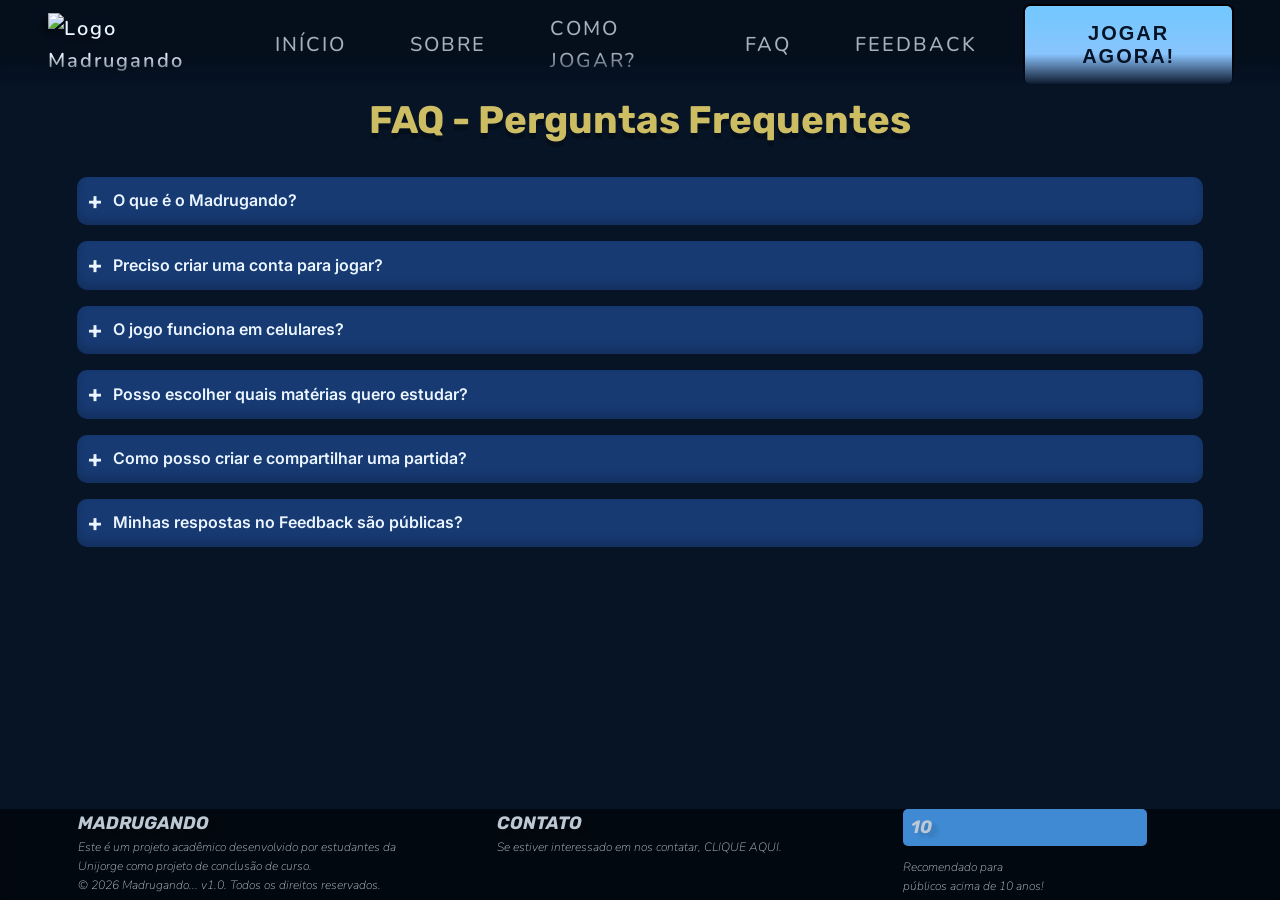
==== pages/faq.html @ c6a185a7 "Add de páginas e alterações de estilo no home" ====
<!DOCTYPE html>
<html lang="pt_BR">
<head>
    <meta charset="UTF-8">
    <meta name="viewport" content="width=device-width, initial-scale=1.0">
    <meta name="author" content = "TeamMadrugueiros"> 


    <meta property="og:title" content="Madrugando | JOGUE AGORA!" /> 
    <meta property="og:description" content="Estudar não precisa ser assustador!" /> 
    <meta property="og:image" content="https://madrugando-team.github.io/Madrugando/assets/landingpage/logo.png" />
    <meta property="og:url" content="https://madrugando-team.github.io/Madrugando/" /> 
    <meta property="og:image:width" content="1200" />
    <meta property="og:image:height" content="630" />
    <meta property="og:type" content="website" />
    <meta property="og:locale" content="pt_BR" />
    <meta name ="description" content = "Madrugando: um Typing Game educativo para testar seus conhecimentos e habilidades enquanto se diverte!"> 

    <link rel="preconnect" href="https://fonts.googleapis.com">
    <link rel="preconnect" href="https://fonts.gstatic.com" crossorigin>
    <link href="https://fonts.googleapis.com/css2?family=Baloo+2:wght@400..800&family=Crete+Round:ital@0;1&family=Inter:ital,opsz,wght@0,14..32,100..900;1,14..32,100..900&family=Nunito:ital,wght@0,200..1000;1,200..1000&family=Rubik:ital,wght@0,300..900;1,300..900&display=swap" rel="stylesheet">
    <link href="https://fonts.googleapis.com/css2?family=Baloo+2:wght@400..800&family=Crete+Round:ital@0;1&family=Inter:ital,opsz,wght@0,14..32,100..900;1,14..32,100..900&family=Nunito:ital,wght@0,200..1000;1,200..1000&family=Rubik:ital,wght@0,300..900;1,300..900&display=swap" rel="stylesheet">
    <link href="https://fonts.googleapis.com/css2?family=Baloo+2:wght@400..800&family=Crete+Round:ital@0;1&family=Inter:ital,opsz,wght@0,14..32,100..900;1,14..32,100..900&family=Nunito:ital,wght@0,200..1000;1,200..1000&display=swap" rel="stylesheet">


    <link rel="stylesheet" href="../styles/ladingpage/style.css">
    <link rel="apple-touch-icon" sizes="180x180" href="..\assets\landingpage\icons\apple-touch-icon.png">
    <link rel="icon" type="image/png" sizes="32x32" href="..\assets\landingpage\icons\favicon-32x32.png">
    <link rel="icon" type="image/png" sizes="16x16" href="..\assets\landingpage\icons\favicon-16x16.png">
    <link rel="manifest" href="..\assets\landingpage\icons\site.webmanifest">

    
    <script src="../scripts/ladingpage/frontpage" defer></script>

    <title>Como Jogar? - MADRUGANDO</title>
    
</head>

<body>

    <nav>
        <ul class="navbar-pc">
            <li><img src="../assets/landingpage/logo.png" alt="Logo Madrugando" class="nav-logo"></li>

            <li><a href="../index.html">INÍCIO</a></li>
            <li><a href="./sobre.html">SOBRE</a></li>
            <li><a href="./regras.html">COMO JOGAR?</a></li>
            <li><a href="./faq.html">FAQ</a></li>
            <li><a href="https://forms.gle/wA4erLPUZ9waBrim6" target="_blank">FEEDBACK</a></li>
            <li><button class="btn-jogar"><a class="linkbtn" href="./game.html">JOGAR AGORA!</a></button></li>
        </ul>
    </nav>


<main>

 <div class="sobre-main">
<h2>FAQ - Perguntas Frequentes</h2>
<br>

<section class="faq">
                <details>
                    <summary>O que é o Madrugando?</summary>
                    <p>O Madrugando é um jogo que mistura aprendizado e diversão! Digite palavras para derrotar ondas de fantasmas e responda a questões de diferentes matérias para testar seus conhecimentos.</p>
                </details>

                <details>
                    <summary>Preciso criar uma conta para jogar?</summary>
                    <p>Não! Apenas aperte no botão de Jogar e divirta-se!</p>
                </details>

                <details>
                    <summary>O jogo funciona em celulares?
</summary>
                    <p>Atualmente o Madrugando não é compatível com dispositivos móveis. Jogo desenvolvido inicialmente para computadores.</p>
                </details>

                <details>
                    <summary>Posso escolher quais matérias quero estudar?</summary>
                    <p>Sim! Antes de iniciar uma partida você pode escolher sua matéria de preferência. Ou se preferir, pode criar suas próprias questões de qualquer assunto.</p>
                </details>

                <details>
                    <summary>Como posso criar e compartilhar uma partida?</summary>
                    <p>Antes de começar, acesse a tela de personalização para editar o dicionário de palavras e criar questões. Depois, exporte sua configuração para um arquivo e compartilhe com seus amigos! Eles poderão importar o arquivo no jogo e experimentar os desafios que você criou. </p>
                </details>

                <details>
                    <summary>Minhas respostas no Feedback são públicas?</summary>
                    <p>Não! As respostas enviadas pelo formulário de feedback são acessíveis apenas à equipe do Madrugando e são utilizadas para analisar as opiniões dos jogadores e identificar possíveis melhoria no jogo.</p>
                </details>

</div>

</main>

    <footer>
        <div class="footer-div">
            <div class="footer-projeto">
                <h3>MADRUGANDO</h3>
                <p>Este é um projeto acadêmico desenvolvido por estudantes da Unijorge como projeto de conclusão de curso.</p>
                <p>© 2026 Madrugando... v1.0. Todos os direitos reservados.</p>
            </div>

            <div class="footer-contato">
            <h3>CONTATO</h3>
            <p>Se estiver interessado em nos contatar, <a href="./sobre.html">CLIQUE AQUI</a>.</p>
            </div>
        
            <div class="footer-classificacao">
            <h3 class="indicacao">10</h3>
            <p>Recomendado para públicos acima de 10 anos!</p>
            </div>

        </div>
    </footer>

</body>
---- styles/ladingpage/style.css ----
@import url('./main.css');
@import url('./sobre.css');


*{
    margin: 0;
    padding: 0;
    scroll-behavior: smooth;
    box-sizing: border-box;
    /*border: solid 1px red;*/
}

:root{
  /* banner */
  --bg:#071426;
  --bg2:#0F2345;
  --cards:#173A73;

  /* textos */
  --text-comum:#EAF5FF;
  --text-secundario:#AFCDF4;
  --text-destaque: #4EA8FF;

  /* btns */
  --btns:#72C8FF;
  --btns-grad: #96c2fc;
  --btn-lamp: #fde673ce;
  --btn-luz: #fde67348;

  /* EXTRA */
  --janela: #2B1407;
  --red: #D7564E;
  --azul: #5FCDE4;
  --roxo: #A15FC1;
  --laranja: #DE602D;
  --amarelo: #FDE673;
}

body{
    background-color: var(--bg);
    color: var(--text-comum);
    line-height:1.6;
    width: 100%;
    min-height: 100dvh;
    overflow-y: scroll;
    overflow-x: hidden;
    display: grid;
    font-family: 'Inter', sans-serif;


    grid-template-rows: auto 1fr auto;
    grid-template-areas: 
    "nav nav nav"
    "main main main"
    "footer footer footer";
}

nav{
    grid-area: nav;
}
main{
    grid-area: main;
    padding: 90px 0 0 0;
}
footer{
    grid-area: footer;
    display: flex;
    overflow-x: hidden;
    flex-wrap: nowrap;
    text-align: center;
    justify-content: center;
    padding: 0 1rem 0.25rem 1rem;

    svg{
        color: currentColor;
        vertical-align: middle;
        display: inline-block;
    }
}

h1{
    font-family: 'Rubik', serif;
    font-size: clamp(40px, 5.5vw, 72px);
    text-align: center;
    line-height: 1.05;
    font-weight: 800;
    letter-spacing: 0.2rem;
    color: var(--texto-comum);
    text-shadow: 0 6px 0 rgba(0,0,0,0.25);
}

h2{    
    font-family: 'Rubik', serif;
    font-size: clamp(1.8rem, 3vw, 3.75rem);
    text-shadow: 0 6px 0 rgba(0,0,0,0.25);
    color: var(--btn-lamp);
}

h3{
    font-family: 'Rubik', serif;
    font-size: clamp(1rem, 1.8vw, 1.5rem);
    text-align: center;
    text-shadow: 5px 4px 4px rgba(0, 0, 0, 0.15);
}

p, ul, li{
    font-family: 'Nunito', sans-serif;
    font-size: clamp(0.9rem, 1.5vw, 1.25rem);
}
a{
    text-decoration: none;
}

footer{
    font-size: clamp(0.25rem, 1vw, 0.5rem);
    font-weight: 200;
    color: var(--texto-comum);
    font-style: italic;
}

nav ul, nav li, nav li a{
    font-family: 'Nunito', sans-serif;
    font-size: clamp(1.25rem, 2vw, 0.75rem);
    text-decoration: none;
    letter-spacing: 2px;
    color: var(--texto-comum);
    font-weight: 600;
}

/* BOTÕES */
button {
    background: transparent;
    cursor: pointer;
    outline: none;
    border: none;
}

.btn-jogar{
    color: var(--bg);
    font-weight: 700; 
    font-size: 20px;
    background: linear-gradient(180deg, var(--btns) 0%, var(--btns-grad) 100%);
    border-radius: 5px;
    outline: 2px solid rgb(0, 0, 0);
    box-shadow: 0 10px 0 var(--bg2);
    padding: 0;

    transition: transform .15s ease, box-shadow .15s ease;
    a{
        font: inherit;
        color: inherit;
        display: block;
        text-decoration: none;
        padding: 1rem 2rem; 
    }
}

.btn-jogar:hover{ 
    transform:translateY(-3px); 
    box-shadow: 0 13px 0 var(--btn-lamp), 0 22px 34px var(--btn-luz); 
    text-shadow: 0 0 10px var(--btn-luz);
}

.btn-jogar:active{ 
    transform:translateY(3px); 
    box-shadow: 0 6px 0 var(--btn-lamp), 0 10px 20px var(--btn-luz); 
}

/* SCROLL */

::-webkit-scrollbar {
  width: 10px;
}
::-webkit-scrollbar-track {
  background: transparent;
}
::-webkit-scrollbar-thumb {
  background: var(--text-destaque);
}
::-webkit-scrollbar-thumb:hover {
  background: var(--text-secundario);
}
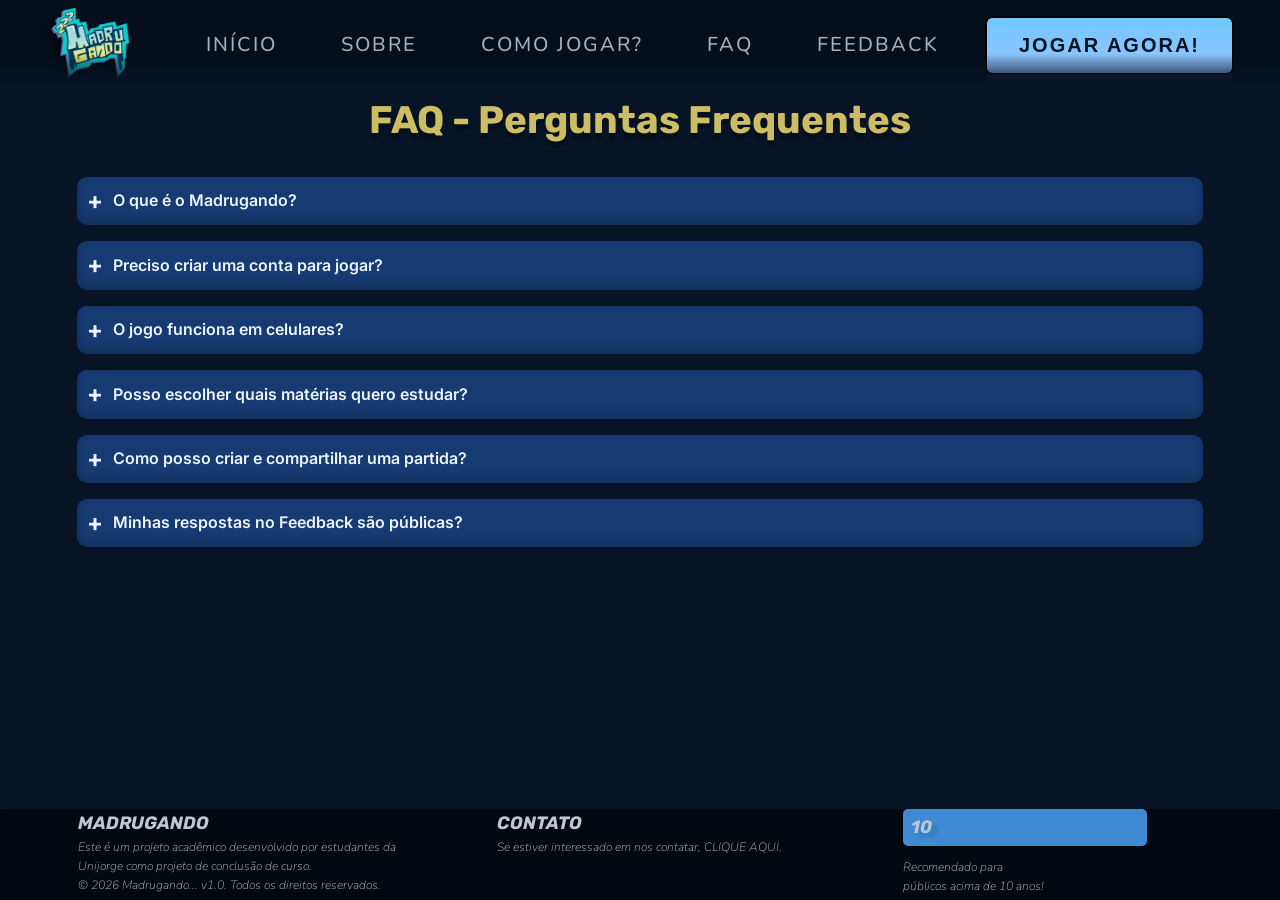
==== commit f72b8aeb: "mudança de PNG para WEBP no site e adição de Alt Text" ====
--- a/pages/faq.html
+++ b/pages/faq.html
@@ -8,7 +8,7 @@
 
     <meta property="og:title" content="Madrugando | JOGUE AGORA!" /> 
     <meta property="og:description" content="Estudar não precisa ser assustador!" /> 
-    <meta property="og:image" content="https://madrugando-team.github.io/Madrugando/assets/landingpage/logo.png" />
+    <meta property="og:image" content="https://madrugando-team.github.io/Madrugando/assets/landingpage/logo.webp" />
     <meta property="og:url" content="https://madrugando-team.github.io/Madrugando/" /> 
     <meta property="og:image:width" content="1200" />
     <meta property="og:image:height" content="630" />
@@ -31,6 +31,7 @@
 
     
     <script src="../scripts/ladingpage/frontpage" defer></script>
+    <script src="../scripts/ladingpage/MenuMobile.js" defer></script>
 
     <title>Como Jogar? - MADRUGANDO</title>
     
@@ -40,7 +41,7 @@
 
     <nav>
         <ul class="navbar-pc">
-            <li><img src="../assets/landingpage/logo.png" alt="Logo Madrugando" class="nav-logo"></li>
+            <li><img src="../assets/landingpage/logo.webp" alt="Logo Madrugando" class="nav-logo"></li>
 
             <li><a href="../index.html">INÍCIO</a></li>
             <li><a href="./sobre.html">SOBRE</a></li>
--- a/styles/ladingpage/style.css
+++ b/styles/ladingpage/style.css
@@ -1,5 +1,6 @@
 @import url('./main.css');
 @import url('./sobre.css');
+@import url('./mobile.css');
 
 
 *{
@@ -179,4 +180,16 @@
 }
 ::-webkit-scrollbar-thumb:hover {
   background: var(--text-secundario);
+}
+
+/* SELECTION */
+
+::selection {
+  background: #dadada79;
+  color: black;
+}
+
+::-moz-selection {
+  background: #dadada79;
+  color: black;
 }
